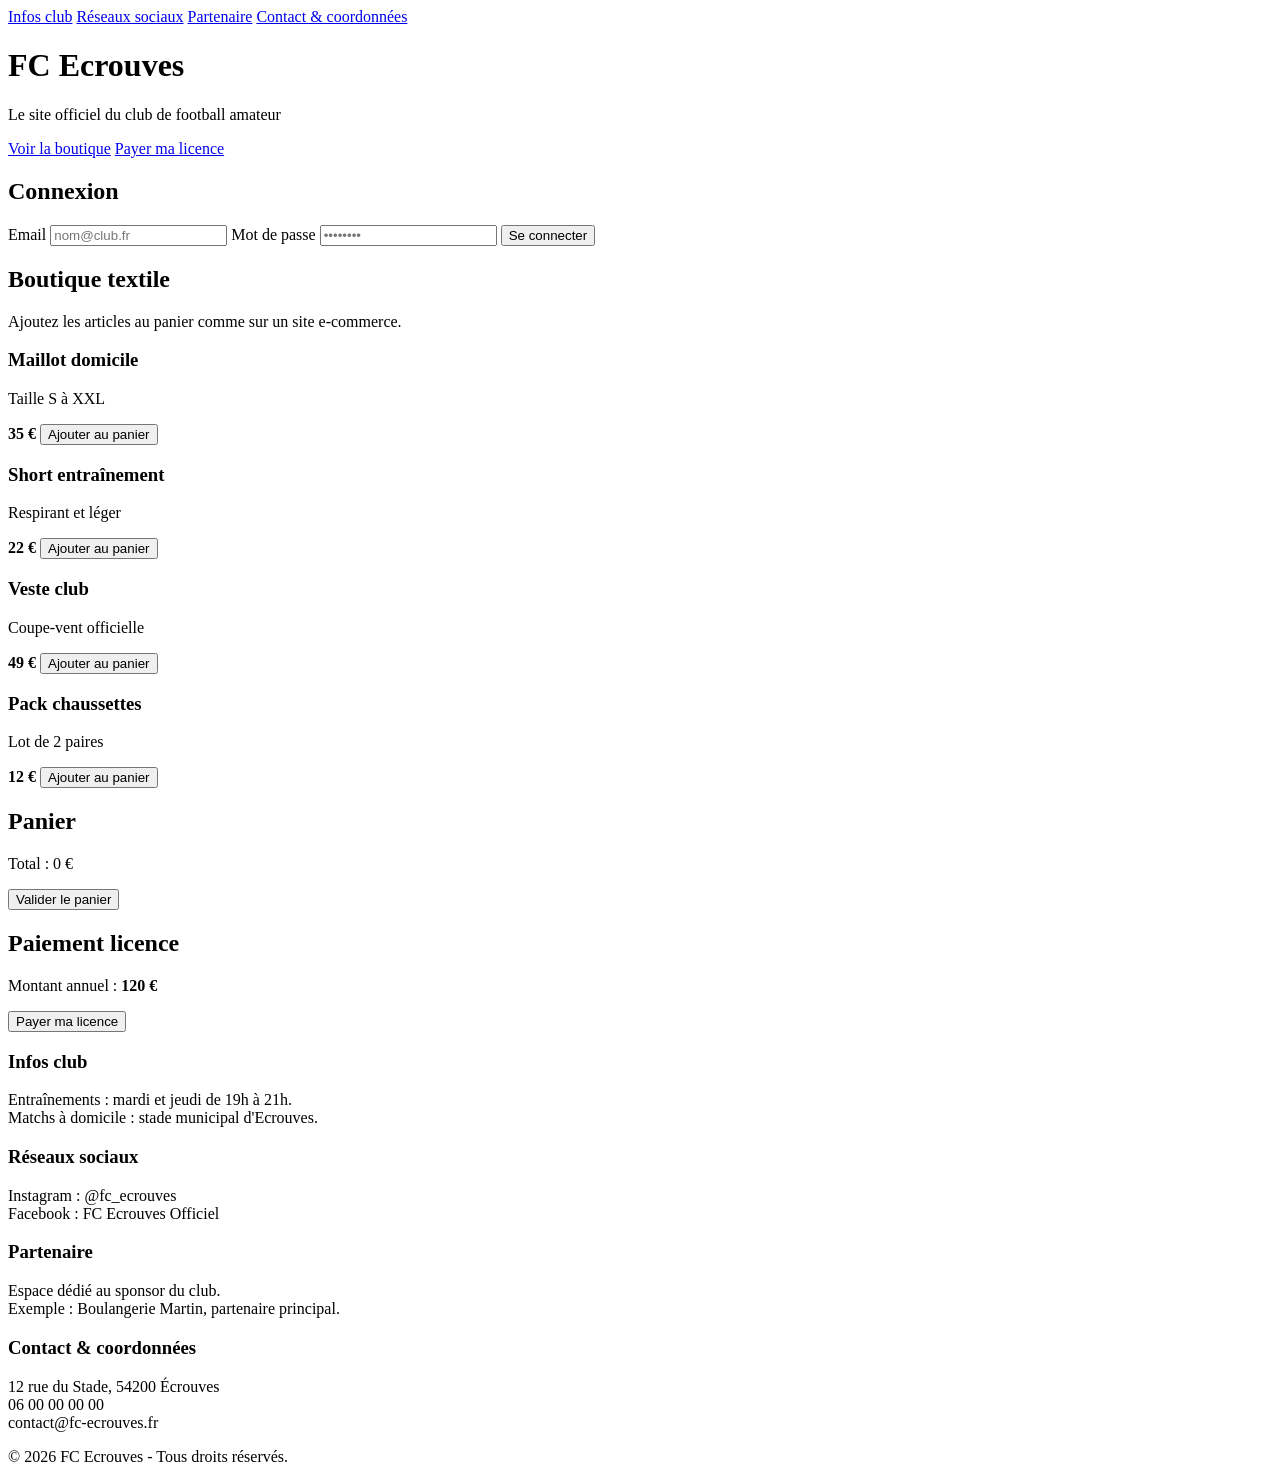
==== index.html @ 34e71eec "Create index.html" ====
<!DOCTYPE html>
<html lang="fr">
  <head>
    <meta charset="UTF-8" />
    <meta name="viewport" content="width=device-width, initial-scale=1.0" />
    <title>FC Ecrouves - Club amateur</title>
    <link rel="stylesheet" href="styles.css" />
  </head>
  <body>
    <header>
      <div class="top-menu">
        <a href="#infos">Infos club</a>
        <a href="#social">Réseaux sociaux</a>
        <a href="#partenaire">Partenaire</a>
        <a href="#contact" class="contact-link">Contact & coordonnées</a>
      </div>

      <div class="hero">
        <h1>FC Ecrouves</h1>
        <p>Le site officiel du club de football amateur</p>
        <div class="hero-actions">
          <a href="#boutique" class="btn primary">Voir la boutique</a>
          <a href="#licence" class="btn secondary">Payer ma licence</a>
        </div>
      </div>
    </header>

    <main>
      <section id="connexion" class="card">
        <h2>Connexion</h2>
        <form id="login-form">
          <label for="email">Email</label>
          <input id="email" name="email" type="email" placeholder="nom@club.fr" required />

          <label for="password">Mot de passe</label>
          <input id="password" name="password" type="password" placeholder="••••••••" required />

          <button type="submit" class="btn primary">Se connecter</button>
          <p id="login-message" class="message"></p>
        </form>
      </section>

      <section id="boutique" class="card">
        <div class="section-header">
          <h2>Boutique textile</h2>
          <p>Ajoutez les articles au panier comme sur un site e-commerce.</p>
        </div>

        <div class="products-grid">
          <article class="product" data-name="Maillot domicile" data-price="35">
            <h3>Maillot domicile</h3>
            <p>Taille S à XXL</p>
            <strong>35 €</strong>
            <button class="btn add-to-cart">Ajouter au panier</button>
          </article>

          <article class="product" data-name="Short entraînement" data-price="22">
            <h3>Short entraînement</h3>
            <p>Respirant et léger</p>
            <strong>22 €</strong>
            <button class="btn add-to-cart">Ajouter au panier</button>
          </article>

          <article class="product" data-name="Veste club" data-price="49">
            <h3>Veste club</h3>
            <p>Coupe-vent officielle</p>
            <strong>49 €</strong>
            <button class="btn add-to-cart">Ajouter au panier</button>
          </article>

          <article class="product" data-name="Pack chaussettes" data-price="12">
            <h3>Pack chaussettes</h3>
            <p>Lot de 2 paires</p>
            <strong>12 €</strong>
            <button class="btn add-to-cart">Ajouter au panier</button>
          </article>
        </div>
      </section>

      <section id="panier" class="card">
        <h2>Panier</h2>
        <ul id="cart-items"></ul>
        <p class="total">Total : <span id="cart-total">0</span> €</p>
        <button id="checkout" class="btn primary">Valider le panier</button>
        <p id="cart-message" class="message"></p>
      </section>

      <section id="licence" class="card">
        <h2>Paiement licence</h2>
        <p>Montant annuel : <strong>120 €</strong></p>
        <button id="pay-license" class="btn secondary">Payer ma licence</button>
        <p id="license-message" class="message"></p>
      </section>

      <section id="infos" class="card info-columns">
        <article>
          <h3>Infos club</h3>
          <p>
            Entraînements : mardi et jeudi de 19h à 21h.<br />
            Matchs à domicile : stade municipal d'Ecrouves.
          </p>
        </article>

        <article id="social">
          <h3>Réseaux sociaux</h3>
          <p>
            Instagram : @fc_ecrouves<br />
            Facebook : FC Ecrouves Officiel
          </p>
        </article>

        <article id="partenaire">
          <h3>Partenaire</h3>
          <p>
            Espace dédié au sponsor du club.<br />
            Exemple : Boulangerie Martin, partenaire principal.
          </p>
        </article>

        <article id="contact">
          <h3>Contact & coordonnées</h3>
          <p>
            12 rue du Stade, 54200 Écrouves<br />
            06 00 00 00 00<br />
            contact@fc-ecrouves.fr
          </p>
        </article>
      </section>
    </main>

    <footer>
      <p>© 2026 FC Ecrouves - Tous droits réservés.</p>
    </footer>

    <script src="script.js"></script>
  </body>
</html>
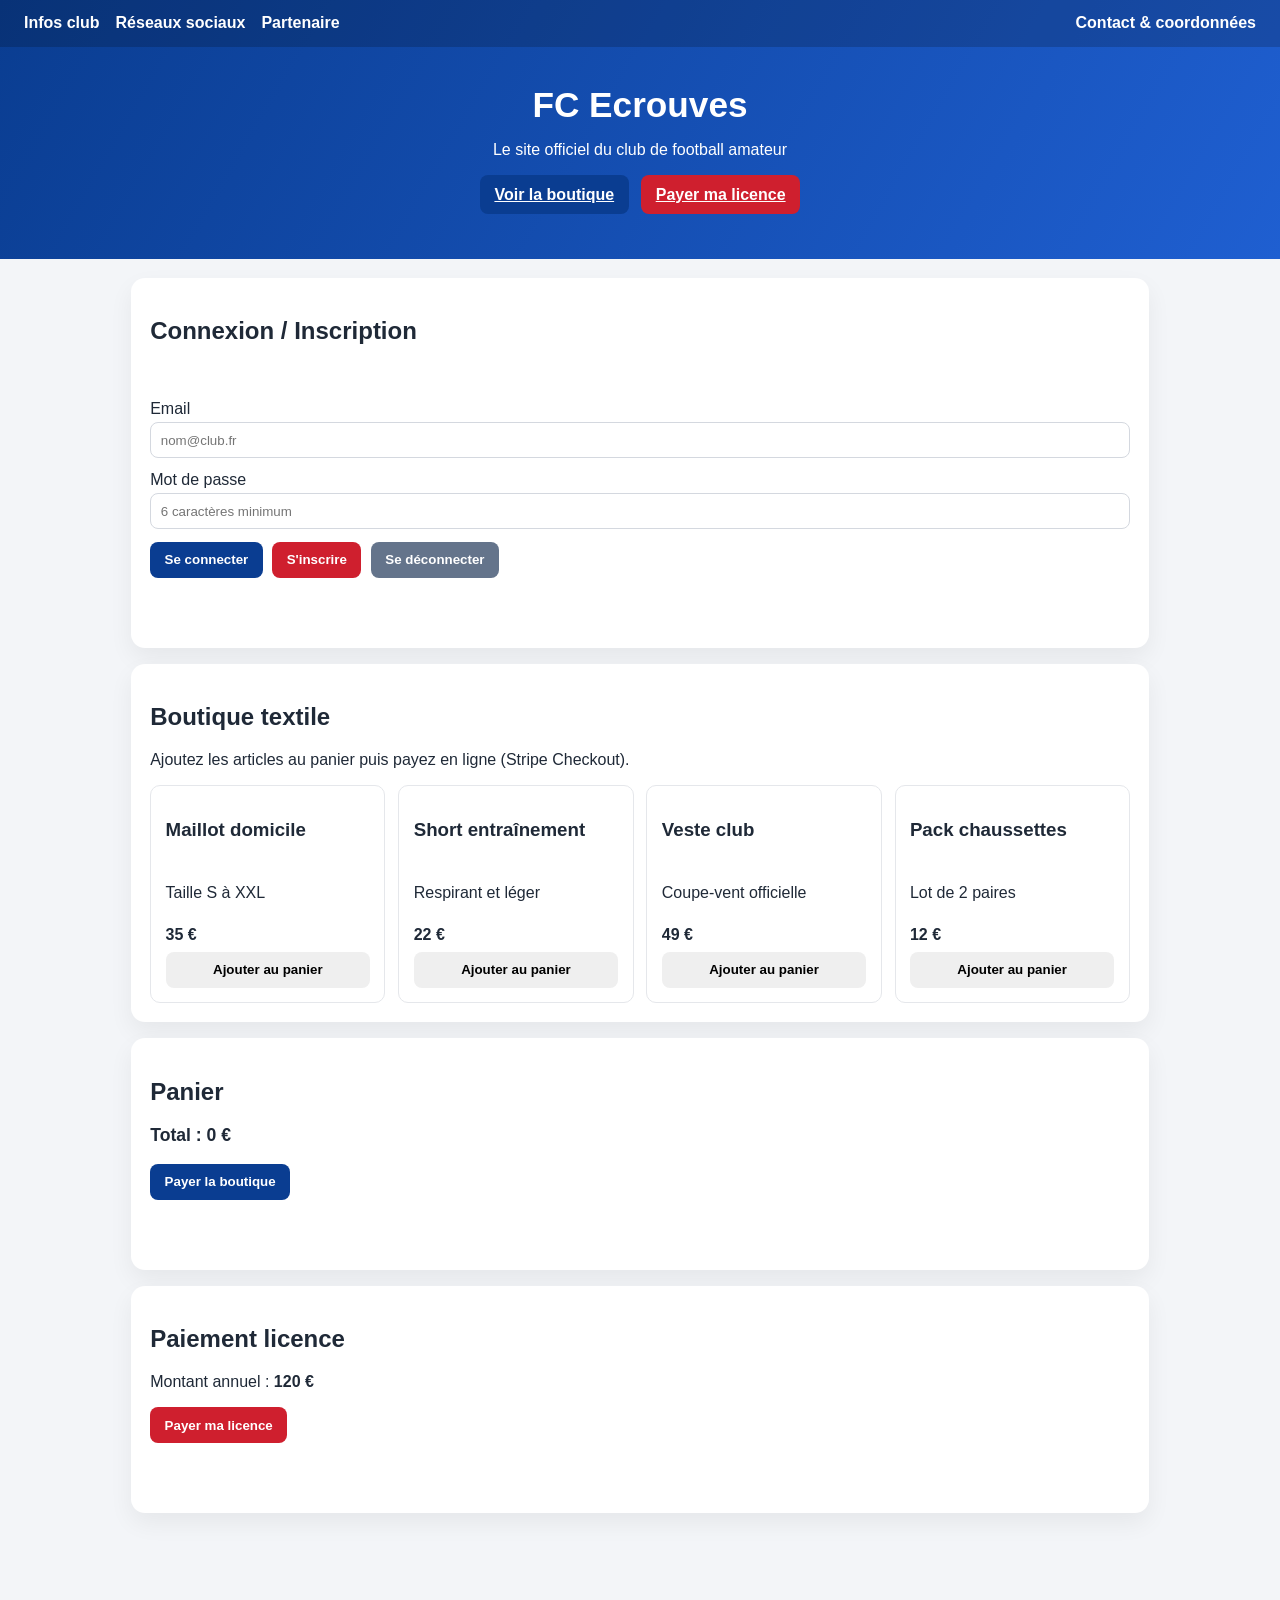
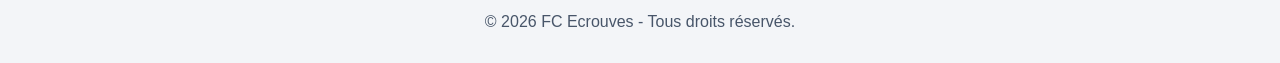
==== commit 67dc9a71: "Update index.html" ====
--- a/index.html
+++ b/index.html
@@ -9,10 +9,10 @@
   <body>
     <header>
       <div class="top-menu">
-        <a href="#infos">Infos club</a>
-        <a href="#social">Réseaux sociaux</a>
-        <a href="#partenaire">Partenaire</a>
-        <a href="#contact" class="contact-link">Contact & coordonnées</a>
+        <a href="infos.html">Infos club</a>
+        <a href="reseaux.html">Réseaux sociaux</a>
+        <a href="partenaire.html">Partenaire</a>
+        <a href="contact.html" class="contact-link">Contact & coordonnées</a>
       </div>
 
       <div class="hero">
@@ -27,48 +27,53 @@
 
     <main>
       <section id="connexion" class="card">
-        <h2>Connexion</h2>
-        <form id="login-form">
+        <h2>Connexion / Inscription</h2>
+        <p id="session-state" class="message"></p>
+        <form id="auth-form" class="auth-grid">
           <label for="email">Email</label>
           <input id="email" name="email" type="email" placeholder="nom@club.fr" required />
 
           <label for="password">Mot de passe</label>
-          <input id="password" name="password" type="password" placeholder="••••••••" required />
+          <input id="password" name="password" type="password" placeholder="6 caractères minimum" required />
 
-          <button type="submit" class="btn primary">Se connecter</button>
-          <p id="login-message" class="message"></p>
+          <div class="auth-actions">
+            <button type="submit" class="btn primary" data-mode="login">Se connecter</button>
+            <button type="submit" class="btn secondary" data-mode="register">S'inscrire</button>
+            <button type="button" id="logout" class="btn muted">Se déconnecter</button>
+          </div>
+          <p id="auth-message" class="message"></p>
         </form>
       </section>
 
       <section id="boutique" class="card">
         <div class="section-header">
           <h2>Boutique textile</h2>
-          <p>Ajoutez les articles au panier comme sur un site e-commerce.</p>
+          <p>Ajoutez les articles au panier puis payez en ligne (Stripe Checkout).</p>
         </div>
 
         <div class="products-grid">
-          <article class="product" data-name="Maillot domicile" data-price="35">
+          <article class="product" data-id="maillot-domicile" data-name="Maillot domicile" data-price="35">
             <h3>Maillot domicile</h3>
             <p>Taille S à XXL</p>
             <strong>35 €</strong>
             <button class="btn add-to-cart">Ajouter au panier</button>
           </article>
 
-          <article class="product" data-name="Short entraînement" data-price="22">
+          <article class="product" data-id="short-entrainement" data-name="Short entraînement" data-price="22">
             <h3>Short entraînement</h3>
             <p>Respirant et léger</p>
             <strong>22 €</strong>
             <button class="btn add-to-cart">Ajouter au panier</button>
           </article>
 
-          <article class="product" data-name="Veste club" data-price="49">
+          <article class="product" data-id="veste-club" data-name="Veste club" data-price="49">
             <h3>Veste club</h3>
             <p>Coupe-vent officielle</p>
             <strong>49 €</strong>
             <button class="btn add-to-cart">Ajouter au panier</button>
           </article>
 
-          <article class="product" data-name="Pack chaussettes" data-price="12">
+          <article class="product" data-id="pack-chaussettes" data-name="Pack chaussettes" data-price="12">
             <h3>Pack chaussettes</h3>
             <p>Lot de 2 paires</p>
             <strong>12 €</strong>
@@ -81,7 +86,7 @@
         <h2>Panier</h2>
         <ul id="cart-items"></ul>
         <p class="total">Total : <span id="cart-total">0</span> €</p>
-        <button id="checkout" class="btn primary">Valider le panier</button>
+        <button id="checkout" class="btn primary">Payer la boutique</button>
         <p id="cart-message" class="message"></p>
       </section>
 
@@ -90,41 +95,6 @@
         <p>Montant annuel : <strong>120 €</strong></p>
         <button id="pay-license" class="btn secondary">Payer ma licence</button>
         <p id="license-message" class="message"></p>
-      </section>
-
-      <section id="infos" class="card info-columns">
-        <article>
-          <h3>Infos club</h3>
-          <p>
-            Entraînements : mardi et jeudi de 19h à 21h.<br />
-            Matchs à domicile : stade municipal d'Ecrouves.
-          </p>
-        </article>
-
-        <article id="social">
-          <h3>Réseaux sociaux</h3>
-          <p>
-            Instagram : @fc_ecrouves<br />
-            Facebook : FC Ecrouves Officiel
-          </p>
-        </article>
-
-        <article id="partenaire">
-          <h3>Partenaire</h3>
-          <p>
-            Espace dédié au sponsor du club.<br />
-            Exemple : Boulangerie Martin, partenaire principal.
-          </p>
-        </article>
-
-        <article id="contact">
-          <h3>Contact & coordonnées</h3>
-          <p>
-            12 rue du Stade, 54200 Écrouves<br />
-            06 00 00 00 00<br />
-            contact@fc-ecrouves.fr
-          </p>
-        </article>
       </section>
     </main>
 
--- a/styles.css
+++ b/styles.css
@@ -0,0 +1,156 @@
+:root {
+  --blue: #0a3d91;
+  --red: #cf1f2e;
+  --dark: #1f2937;
+  --light: #f3f5f8;
+  --white: #ffffff;
+}
+
+* {
+  box-sizing: border-box;
+}
+
+body {
+  margin: 0;
+  font-family: Arial, Helvetica, sans-serif;
+  background: var(--light);
+  color: var(--dark);
+}
+
+header {
+  background: linear-gradient(120deg, var(--blue), #1f5fd1);
+  color: var(--white);
+}
+
+.top-menu {
+  display: flex;
+  justify-content: flex-start;
+  gap: 1rem;
+  padding: 0.9rem 1.5rem;
+  background: rgba(0, 0, 0, 0.18);
+  flex-wrap: wrap;
+}
+
+.top-menu .contact-link {
+  margin-left: auto;
+}
+
+.top-menu a {
+  color: var(--white);
+  text-decoration: none;
+  font-weight: 600;
+}
+
+.hero {
+  text-align: center;
+  padding: 2.4rem 1rem 2.8rem;
+}
+
+.hero h1 {
+  margin: 0;
+  font-size: 2.2rem;
+}
+
+.hero-actions {
+  margin-top: 1rem;
+  display: flex;
+  justify-content: center;
+  gap: 0.8rem;
+  flex-wrap: wrap;
+}
+
+main {
+  max-width: 1050px;
+  margin: 1.2rem auto;
+  padding: 0 1rem 2rem;
+}
+
+.card {
+  background: var(--white);
+  border-radius: 14px;
+  padding: 1.2rem;
+  margin-bottom: 1rem;
+  box-shadow: 0 10px 25px rgba(0, 0, 0, 0.06);
+}
+
+.auth-actions {
+  display: flex;
+  gap: 0.6rem;
+  flex-wrap: wrap;
+}
+
+.section-header {
+  margin-bottom: 1rem;
+}
+
+.products-grid {
+  display: grid;
+  grid-template-columns: repeat(auto-fit, minmax(180px, 1fr));
+  gap: 0.8rem;
+}
+
+.product {
+  border: 1px solid #e5e7eb;
+  border-radius: 10px;
+  padding: 0.9rem;
+  display: flex;
+  flex-direction: column;
+  gap: 0.5rem;
+}
+
+.btn {
+  border: none;
+  border-radius: 8px;
+  cursor: pointer;
+  padding: 0.65rem 0.9rem;
+  font-weight: 700;
+}
+
+.btn.primary {
+  background: var(--blue);
+  color: var(--white);
+}
+
+.btn.secondary {
+  background: var(--red);
+  color: var(--white);
+}
+
+.btn.muted {
+  background: #64748b;
+  color: var(--white);
+}
+
+input {
+  width: 100%;
+  padding: 0.6rem;
+  border-radius: 8px;
+  border: 1px solid #d4d8df;
+  margin: 0.25rem 0 0.8rem;
+}
+
+#cart-items {
+  padding-left: 1rem;
+}
+
+.total {
+  font-size: 1.1rem;
+  font-weight: 700;
+}
+
+.info-columns {
+  display: grid;
+  grid-template-columns: repeat(auto-fit, minmax(210px, 1fr));
+  gap: 0.8rem;
+}
+
+.message {
+  min-height: 1.2rem;
+  font-weight: 600;
+}
+
+footer {
+  text-align: center;
+  padding: 1rem;
+  color: #475569;
+}
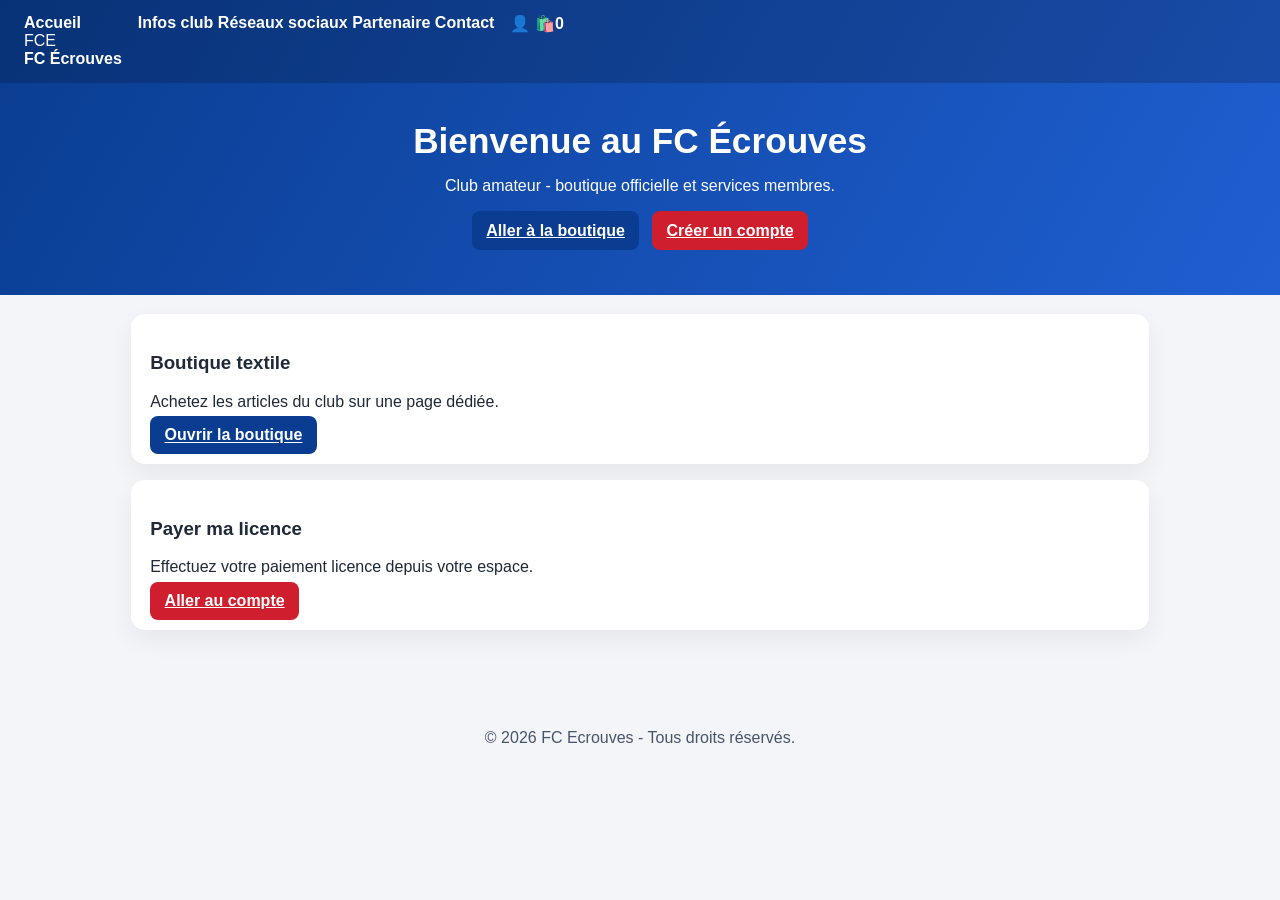
==== commit 78e5210f: "Update index.html" ====
--- a/index.html
+++ b/index.html
@@ -3,98 +3,56 @@
   <head>
     <meta charset="UTF-8" />
     <meta name="viewport" content="width=device-width, initial-scale=1.0" />
-    <title>FC Ecrouves - Club amateur</title>
+    <title>FC Ecrouves - Accueil</title>
     <link rel="stylesheet" href="styles.css" />
   </head>
   <body>
     <header>
       <div class="top-menu">
-        <a href="infos.html">Infos club</a>
-        <a href="reseaux.html">Réseaux sociaux</a>
-        <a href="partenaire.html">Partenaire</a>
-        <a href="contact.html" class="contact-link">Contact & coordonnées</a>
+        <div class="top-left">
+          <a class="nav-link active" href="index.html">Accueil</a>
+          <div class="logo-block">
+            <div class="logo-circle">FCE</div>
+            <strong>FC Écrouves</strong>
+          </div>
+        </div>
+
+        <nav class="top-center">
+          <a class="nav-link" href="infos.html">Infos club</a>
+          <a class="nav-link" href="reseaux.html">Réseaux sociaux</a>
+          <a class="nav-link" href="partenaire.html">Partenaire</a>
+          <a class="nav-link" href="contact.html">Contact</a>
+        </nav>
+
+        <div class="top-right">
+          <a class="icon-link" href="compte.html" title="Mon compte">👤</a>
+          <a class="icon-link" href="panier.html" title="Panier">🛍️<span class="icon-badge" id="cart-count">0</span></a>
+        </div>
       </div>
 
       <div class="hero">
-        <h1>FC Ecrouves</h1>
-        <p>Le site officiel du club de football amateur</p>
+        <h1>Bienvenue au FC Écrouves</h1>
+        <p>Club amateur - boutique officielle et services membres.</p>
         <div class="hero-actions">
-          <a href="#boutique" class="btn primary">Voir la boutique</a>
-          <a href="#licence" class="btn secondary">Payer ma licence</a>
+          <a href="boutique.html" class="btn primary">Aller à la boutique</a>
+          <a href="compte.html" class="btn secondary">Créer un compte</a>
         </div>
       </div>
     </header>
 
     <main>
-      <section id="connexion" class="card">
-        <h2>Connexion / Inscription</h2>
-        <p id="session-state" class="message"></p>
-        <form id="auth-form" class="auth-grid">
-          <label for="email">Email</label>
-          <input id="email" name="email" type="email" placeholder="nom@club.fr" required />
+      <section class="quick-links">
+        <article class="card">
+          <h3>Boutique textile</h3>
+          <p>Achetez les articles du club sur une page dédiée.</p>
+          <a class="btn primary" href="boutique.html">Ouvrir la boutique</a>
+        </article>
 
-          <label for="password">Mot de passe</label>
-          <input id="password" name="password" type="password" placeholder="6 caractères minimum" required />
-
-          <div class="auth-actions">
-            <button type="submit" class="btn primary" data-mode="login">Se connecter</button>
-            <button type="submit" class="btn secondary" data-mode="register">S'inscrire</button>
-            <button type="button" id="logout" class="btn muted">Se déconnecter</button>
-          </div>
-          <p id="auth-message" class="message"></p>
-        </form>
-      </section>
-
-      <section id="boutique" class="card">
-        <div class="section-header">
-          <h2>Boutique textile</h2>
-          <p>Ajoutez les articles au panier puis payez en ligne (Stripe Checkout).</p>
-        </div>
-
-        <div class="products-grid">
-          <article class="product" data-id="maillot-domicile" data-name="Maillot domicile" data-price="35">
-            <h3>Maillot domicile</h3>
-            <p>Taille S à XXL</p>
-            <strong>35 €</strong>
-            <button class="btn add-to-cart">Ajouter au panier</button>
-          </article>
-
-          <article class="product" data-id="short-entrainement" data-name="Short entraînement" data-price="22">
-            <h3>Short entraînement</h3>
-            <p>Respirant et léger</p>
-            <strong>22 €</strong>
-            <button class="btn add-to-cart">Ajouter au panier</button>
-          </article>
-
-          <article class="product" data-id="veste-club" data-name="Veste club" data-price="49">
-            <h3>Veste club</h3>
-            <p>Coupe-vent officielle</p>
-            <strong>49 €</strong>
-            <button class="btn add-to-cart">Ajouter au panier</button>
-          </article>
-
-          <article class="product" data-id="pack-chaussettes" data-name="Pack chaussettes" data-price="12">
-            <h3>Pack chaussettes</h3>
-            <p>Lot de 2 paires</p>
-            <strong>12 €</strong>
-            <button class="btn add-to-cart">Ajouter au panier</button>
-          </article>
-        </div>
-      </section>
-
-      <section id="panier" class="card">
-        <h2>Panier</h2>
-        <ul id="cart-items"></ul>
-        <p class="total">Total : <span id="cart-total">0</span> €</p>
-        <button id="checkout" class="btn primary">Payer la boutique</button>
-        <p id="cart-message" class="message"></p>
-      </section>
-
-      <section id="licence" class="card">
-        <h2>Paiement licence</h2>
-        <p>Montant annuel : <strong>120 €</strong></p>
-        <button id="pay-license" class="btn secondary">Payer ma licence</button>
-        <p id="license-message" class="message"></p>
+        <article class="card">
+          <h3>Payer ma licence</h3>
+          <p>Effectuez votre paiement licence depuis votre espace.</p>
+          <a class="btn secondary" href="compte.html">Aller au compte</a>
+        </article>
       </section>
     </main>
 
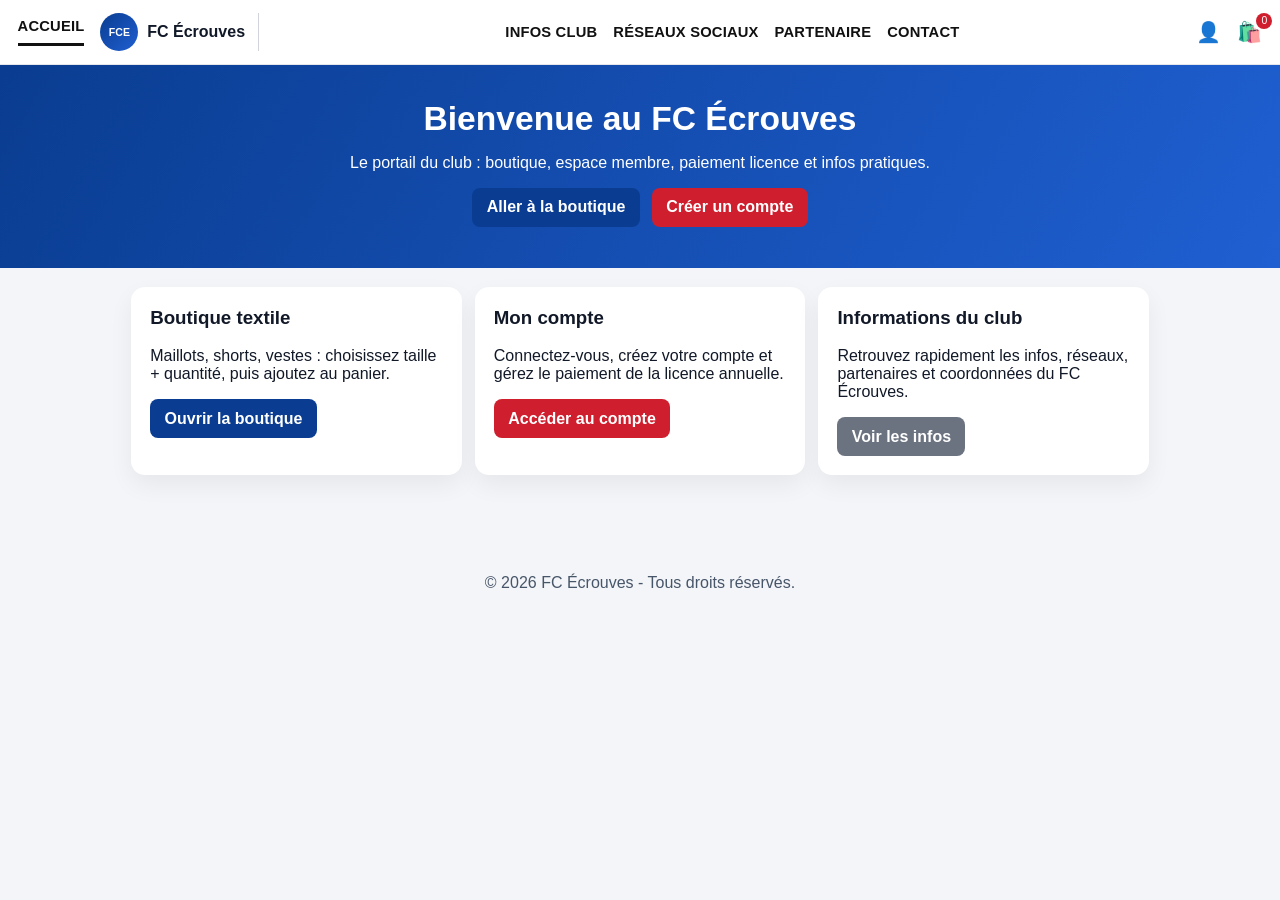
==== commit 5d0a8842: "Update index.html" ====
--- a/index.html
+++ b/index.html
@@ -3,7 +3,8 @@
   <head>
     <meta charset="UTF-8" />
     <meta name="viewport" content="width=device-width, initial-scale=1.0" />
-    <title>FC Ecrouves - Accueil</title>
+    <title>FC Écrouves - Accueil</title>
+    <meta name="description" content="Site officiel du FC Écrouves : boutique, compte, licence et infos du club." />
     <link rel="stylesheet" href="styles.css" />
   </head>
   <body>
@@ -32,7 +33,7 @@
 
       <div class="hero">
         <h1>Bienvenue au FC Écrouves</h1>
-        <p>Club amateur - boutique officielle et services membres.</p>
+        <p>Le portail du club : boutique, espace membre, paiement licence et infos pratiques.</p>
         <div class="hero-actions">
           <a href="boutique.html" class="btn primary">Aller à la boutique</a>
           <a href="compte.html" class="btn secondary">Créer un compte</a>
@@ -44,20 +45,26 @@
       <section class="quick-links">
         <article class="card">
           <h3>Boutique textile</h3>
-          <p>Achetez les articles du club sur une page dédiée.</p>
+          <p>Maillots, shorts, vestes : choisissez taille + quantité, puis ajoutez au panier.</p>
           <a class="btn primary" href="boutique.html">Ouvrir la boutique</a>
         </article>
 
         <article class="card">
-          <h3>Payer ma licence</h3>
-          <p>Effectuez votre paiement licence depuis votre espace.</p>
-          <a class="btn secondary" href="compte.html">Aller au compte</a>
+          <h3>Mon compte</h3>
+          <p>Connectez-vous, créez votre compte et gérez le paiement de la licence annuelle.</p>
+          <a class="btn secondary" href="compte.html">Accéder au compte</a>
+        </article>
+
+        <article class="card">
+          <h3>Informations du club</h3>
+          <p>Retrouvez rapidement les infos, réseaux, partenaires et coordonnées du FC Écrouves.</p>
+          <a class="btn muted" href="infos.html">Voir les infos</a>
         </article>
       </section>
     </main>
 
     <footer>
-      <p>© 2026 FC Ecrouves - Tous droits réservés.</p>
+      <p>© 2026 FC Écrouves - Tous droits réservés.</p>
     </footer>
 
     <script src="script.js"></script>
--- a/styles.css
+++ b/styles.css
@@ -1,7 +1,8 @@
 :root {
   --blue: #0a3d91;
   --red: #cf1f2e;
-  --dark: #1f2937;
+  --dark: #111827;
+  --muted: #6b7280;
   --light: #f3f5f8;
   --white: #ffffff;
 }
@@ -17,45 +18,107 @@
   color: var(--dark);
 }
 
-header {
-  background: linear-gradient(120deg, var(--blue), #1f5fd1);
-  color: var(--white);
-}
-
 .top-menu {
   display: flex;
-  justify-content: flex-start;
+  align-items: center;
   gap: 1rem;
-  padding: 0.9rem 1.5rem;
-  background: rgba(0, 0, 0, 0.18);
+  padding: 0.8rem 1.1rem;
+  background: var(--white);
+  border-bottom: 1px solid #e5e7eb;
+}
+
+.top-left,
+.top-center,
+.top-right {
+  display: flex;
+  align-items: center;
+  gap: 1rem;
+}
+
+.top-center {
+  flex: 1;
+  justify-content: center;
   flex-wrap: wrap;
 }
 
-.top-menu .contact-link {
+.top-right {
   margin-left: auto;
 }
 
-.top-menu a {
-  color: var(--white);
+.nav-link {
+  color: #111;
   text-decoration: none;
-  font-weight: 600;
+  font-weight: 700;
+  text-transform: uppercase;
+  font-size: 0.92rem;
+  letter-spacing: 0.2px;
+}
+
+.nav-link.active {
+  border-bottom: 3px solid #111;
+  padding-bottom: 0.55rem;
+}
+
+.logo-block {
+  display: flex;
+  align-items: center;
+  gap: 0.55rem;
+  margin-right: 0.6rem;
+  padding-right: 0.8rem;
+  border-right: 1px solid #d1d5db;
+}
+
+.logo-circle {
+  width: 38px;
+  height: 38px;
+  border-radius: 50%;
+  background: linear-gradient(135deg, var(--blue), #1f5fd1);
+  color: var(--white);
+  display: grid;
+  place-items: center;
+  font-size: 0.66rem;
+  font-weight: 700;
+}
+
+.icon-link {
+  text-decoration: none;
+  color: #111;
+  font-size: 1.25rem;
+  position: relative;
+}
+
+.icon-badge {
+  position: absolute;
+  top: -7px;
+  right: -10px;
+  min-width: 16px;
+  height: 16px;
+  border-radius: 9px;
+  background: var(--red);
+  color: #fff;
+  font-size: 0.65rem;
+  display: grid;
+  place-items: center;
+  padding: 0 4px;
 }
 
 .hero {
   text-align: center;
-  padding: 2.4rem 1rem 2.8rem;
+  padding: 2.2rem 1rem 2.6rem;
+  background: linear-gradient(120deg, var(--blue), #1f5fd1);
+  color: var(--white);
 }
 
 .hero h1 {
   margin: 0;
-  font-size: 2.2rem;
+  font-size: 2.1rem;
 }
 
 .hero-actions {
   margin-top: 1rem;
   display: flex;
   justify-content: center;
-  gap: 0.8rem;
+  gap: 0.75rem;
   flex-wrap: wrap;
 }
 
@@ -73,14 +136,20 @@
   box-shadow: 0 10px 25px rgba(0, 0, 0, 0.06);
 }
 
+.quick-links {
+  display: grid;
+  grid-template-columns: repeat(auto-fit, minmax(230px, 1fr));
+  gap: 0.8rem;
+}
+
+.quick-links .card h3 {
+  margin-top: 0;
+}
+
 .auth-actions {
   display: flex;
   gap: 0.6rem;
   flex-wrap: wrap;
-}
-
-.section-header {
-  margin-bottom: 1rem;
 }
 
 .products-grid {
@@ -104,6 +173,8 @@
   cursor: pointer;
   padding: 0.65rem 0.9rem;
   font-weight: 700;
+  text-decoration: none;
+  display: inline-block;
 }
 
 .btn.primary {
@@ -117,7 +188,7 @@
 }
 
 .btn.muted {
-  background: #64748b;
+  background: var(--muted);
   color: var(--white);
 }
 
@@ -138,12 +209,6 @@
   font-weight: 700;
 }
 
-.info-columns {
-  display: grid;
-  grid-template-columns: repeat(auto-fit, minmax(210px, 1fr));
-  gap: 0.8rem;
-}
-
 .message {
   min-height: 1.2rem;
   font-weight: 600;
@@ -154,3 +219,15 @@
   padding: 1rem;
   color: #475569;
 }
+
+@media (max-width: 900px) {
+  .top-menu {
+    flex-wrap: wrap;
+  }
+
+  .top-center {
+    order: 3;
+    width: 100%;
+    justify-content: flex-start;
+  }
+}
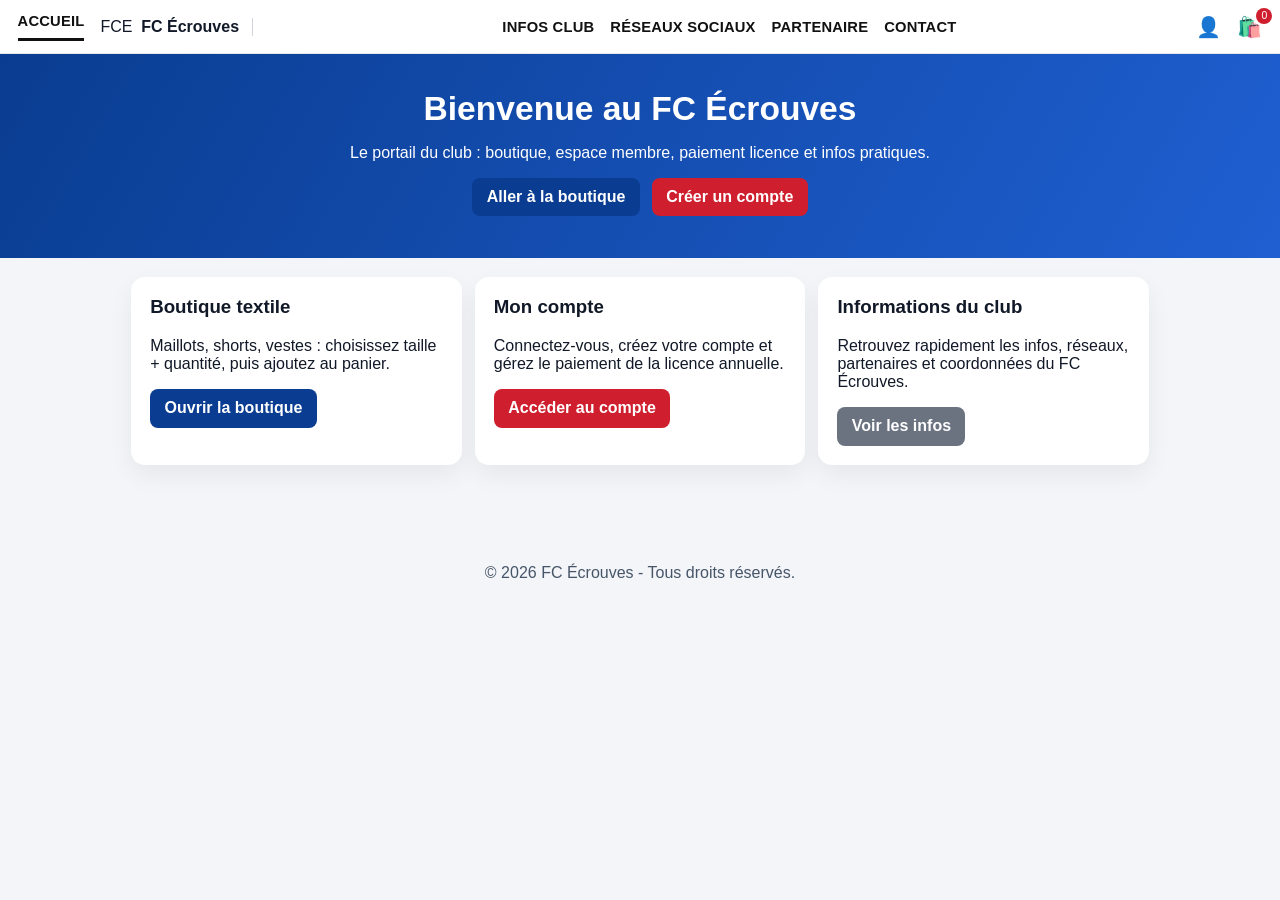
==== commit 0f517ecf: "Update index.html" ====
--- a/index.html
+++ b/index.html
@@ -13,7 +13,7 @@
         <div class="top-left">
           <a class="nav-link active" href="index.html">Accueil</a>
           <div class="logo-block">
-            <div class="logo-circle">FCE</div>
+            <div class="image/logo.FCE.png">FCE</div>
             <strong>FC Écrouves</strong>
           </div>
         </div>
--- a/styles.css
+++ b/styles.css
@@ -114,6 +114,37 @@
   font-size: 2.1rem;
 }
 
+.boutique-hero h1 {
+  font-size: 2rem;
+  line-height: 1.1;
+}
+
+
+.boutique-hero {
+  background:
+    linear-gradient(rgba(186, 17, 35, 0.62), rgba(186, 17, 35, 0.62)),
+    url('images/cdf.png') center/cover no-repeat,
+    linear-gradient(120deg, var(--blue), #1f5fd1);
+}
+
+.boutique-hero-content {
+  display: inline-flex;
+  align-items: center;
+  justify-content: center;
+  gap: 0.55rem;
+  flex-wrap: nowrap;
+}
+
+.boutique-club-logo {
+  width: 34px;
+  height: 34px;
+  border-radius: 8px;
+  object-fit: cover;
+  border: 1px solid rgba(255, 255, 255, 0.85);
+  background: rgba(255, 255, 255, 0.18);
+  vertical-align: middle;
+}
+
 .hero-actions {
   margin-top: 1rem;
   display: flex;
@@ -167,6 +198,35 @@
   gap: 0.5rem;
 }
 
+.size-label {
+  font-size: 0.85rem;
+  font-weight: 700;
+  color: #374151;
+}
+
+.size-select {
+  border: 1px solid #d1d5db;
+  border-radius: 8px;
+  padding: 0.45rem;
+  background: #fff;
+}
+
+
+.quantity-label {
+  font-size: 0.85rem;
+  font-weight: 700;
+  color: #374151;
+}
+
+.quantity-input {
+  width: 100%;
+  border: 1px solid #d1d5db;
+  border-radius: 8px;
+  padding: 0.45rem;
+  background: #fff;
+  margin: 0;
+}
+
 .btn {
   border: none;
   border-radius: 8px;
@@ -190,6 +250,12 @@
 .btn.muted {
   background: var(--muted);
   color: var(--white);
+}
+
+small {
+  color: #475569;
+  display: block;
+  margin: -0.2rem 0 0.8rem;
 }
 
 input {
@@ -204,6 +270,18 @@
   padding-left: 1rem;
 }
 
+.cart-line {
+  display: flex;
+  align-items: center;
+  justify-content: space-between;
+  gap: 0.8rem;
+  margin-bottom: 0.45rem;
+}
+
+.remove-item {
+  padding: 0.45rem 0.7rem;
+}
+
 .total {
   font-size: 1.1rem;
   font-weight: 700;
@@ -212,6 +290,36 @@
 .message {
   min-height: 1.2rem;
   font-weight: 600;
+}
+
+
+.partner-logo-wrap {
+  margin: 1rem 0;
+  display: grid;
+  gap: 0.55rem;
+}
+
+.partner-logos-grid {
+  display: grid;
+  grid-template-columns: repeat(auto-fit, minmax(180px, 1fr));
+  gap: 0.8rem;
+}
+
+.partner-logo {
+  width: 100%;
+  max-width: 420px;
+  border: 1px solid #d1d5db;
+  border-radius: 12px;
+  background: #fff;
+  aspect-ratio: 16/9;
+  object-fit: contain;
+  padding: 0.35rem;
+}
+
+.partner-hint {
+  color: #475569;
+  font-size: 0.92rem;
+  margin: 0;
 }
 
 footer {
@@ -230,4 +338,13 @@
     width: 100%;
     justify-content: flex-start;
   }
-}
+
+  .boutique-club-logo {
+    width: 30px;
+    height: 30px;
+  }
+
+  .boutique-hero h1 {
+    font-size: 1.65rem;
+  }
+}
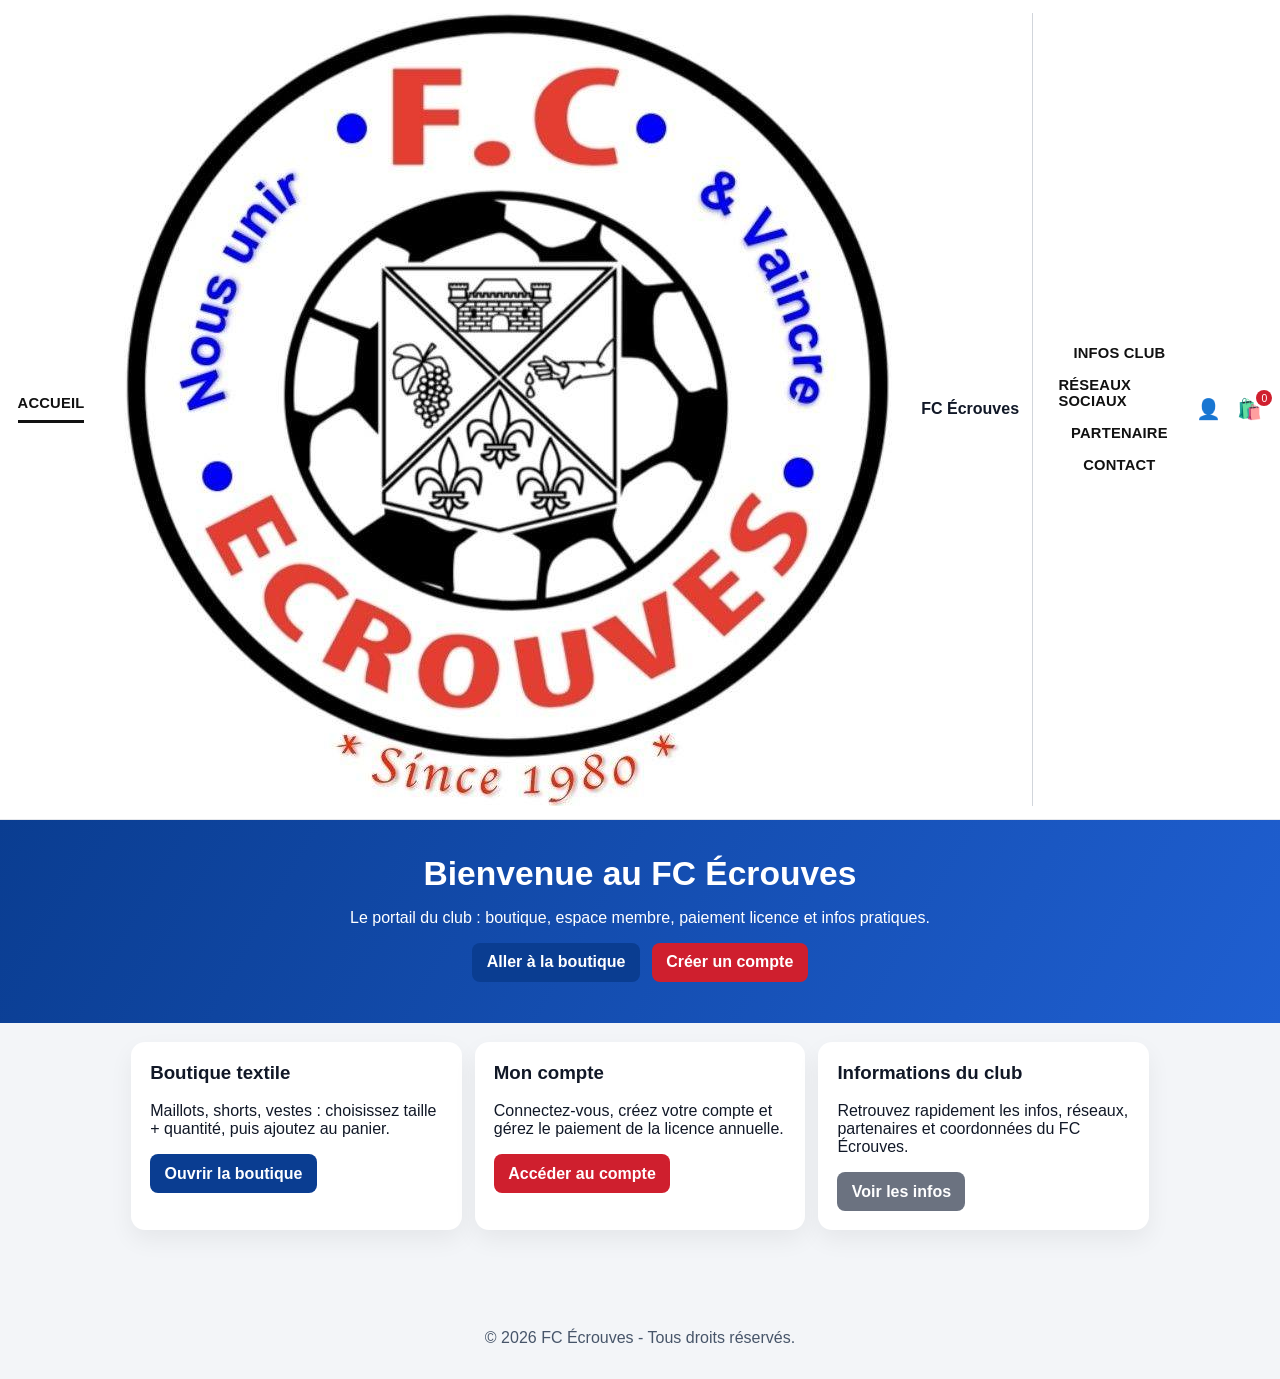
==== commit 11943477: "Update index.html" ====
--- a/index.html
+++ b/index.html
@@ -13,7 +13,7 @@
         <div class="top-left">
           <a class="nav-link active" href="index.html">Accueil</a>
           <div class="logo-block">
-            <div class="image/logo.FCE.png">FCE</div>
+             <img src="images/logo.FCE.png" alt="Logo FC Écrouves" class="logo-image">
             <strong>FC Écrouves</strong>
           </div>
         </div>
